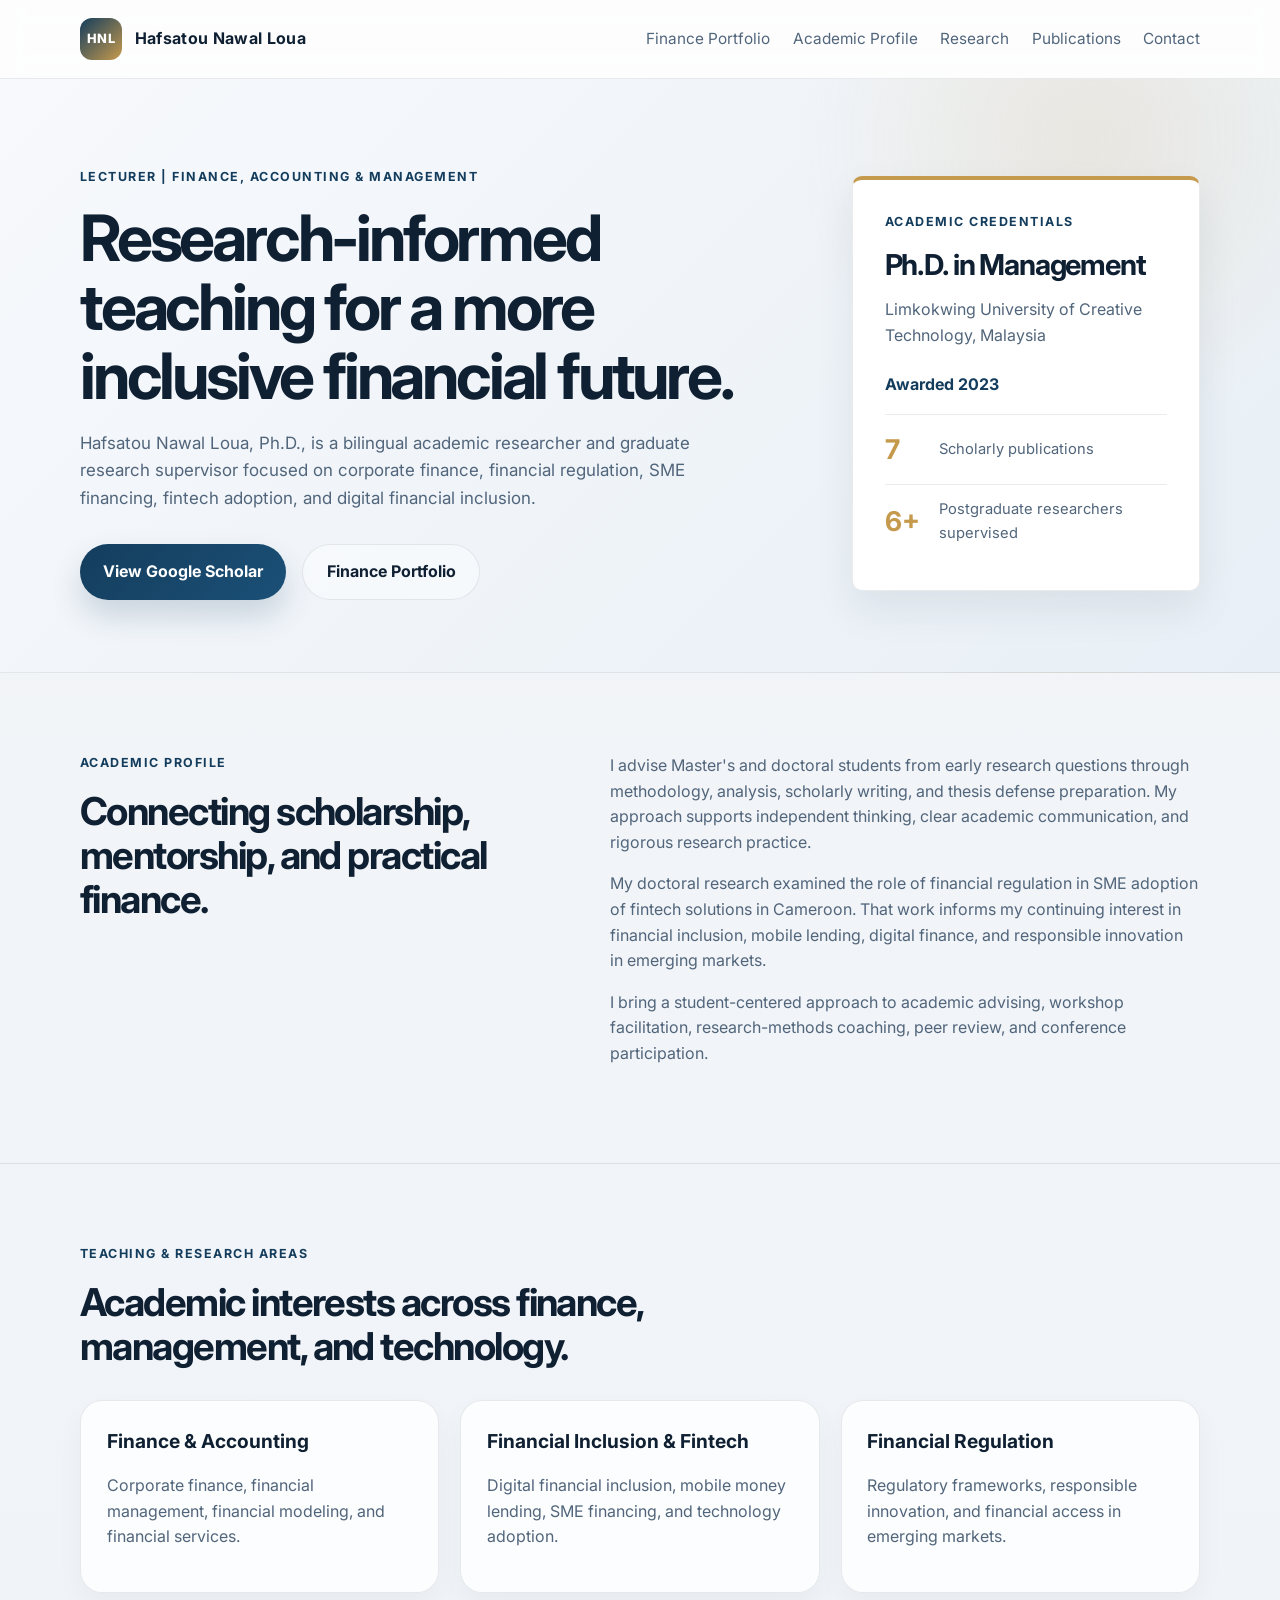
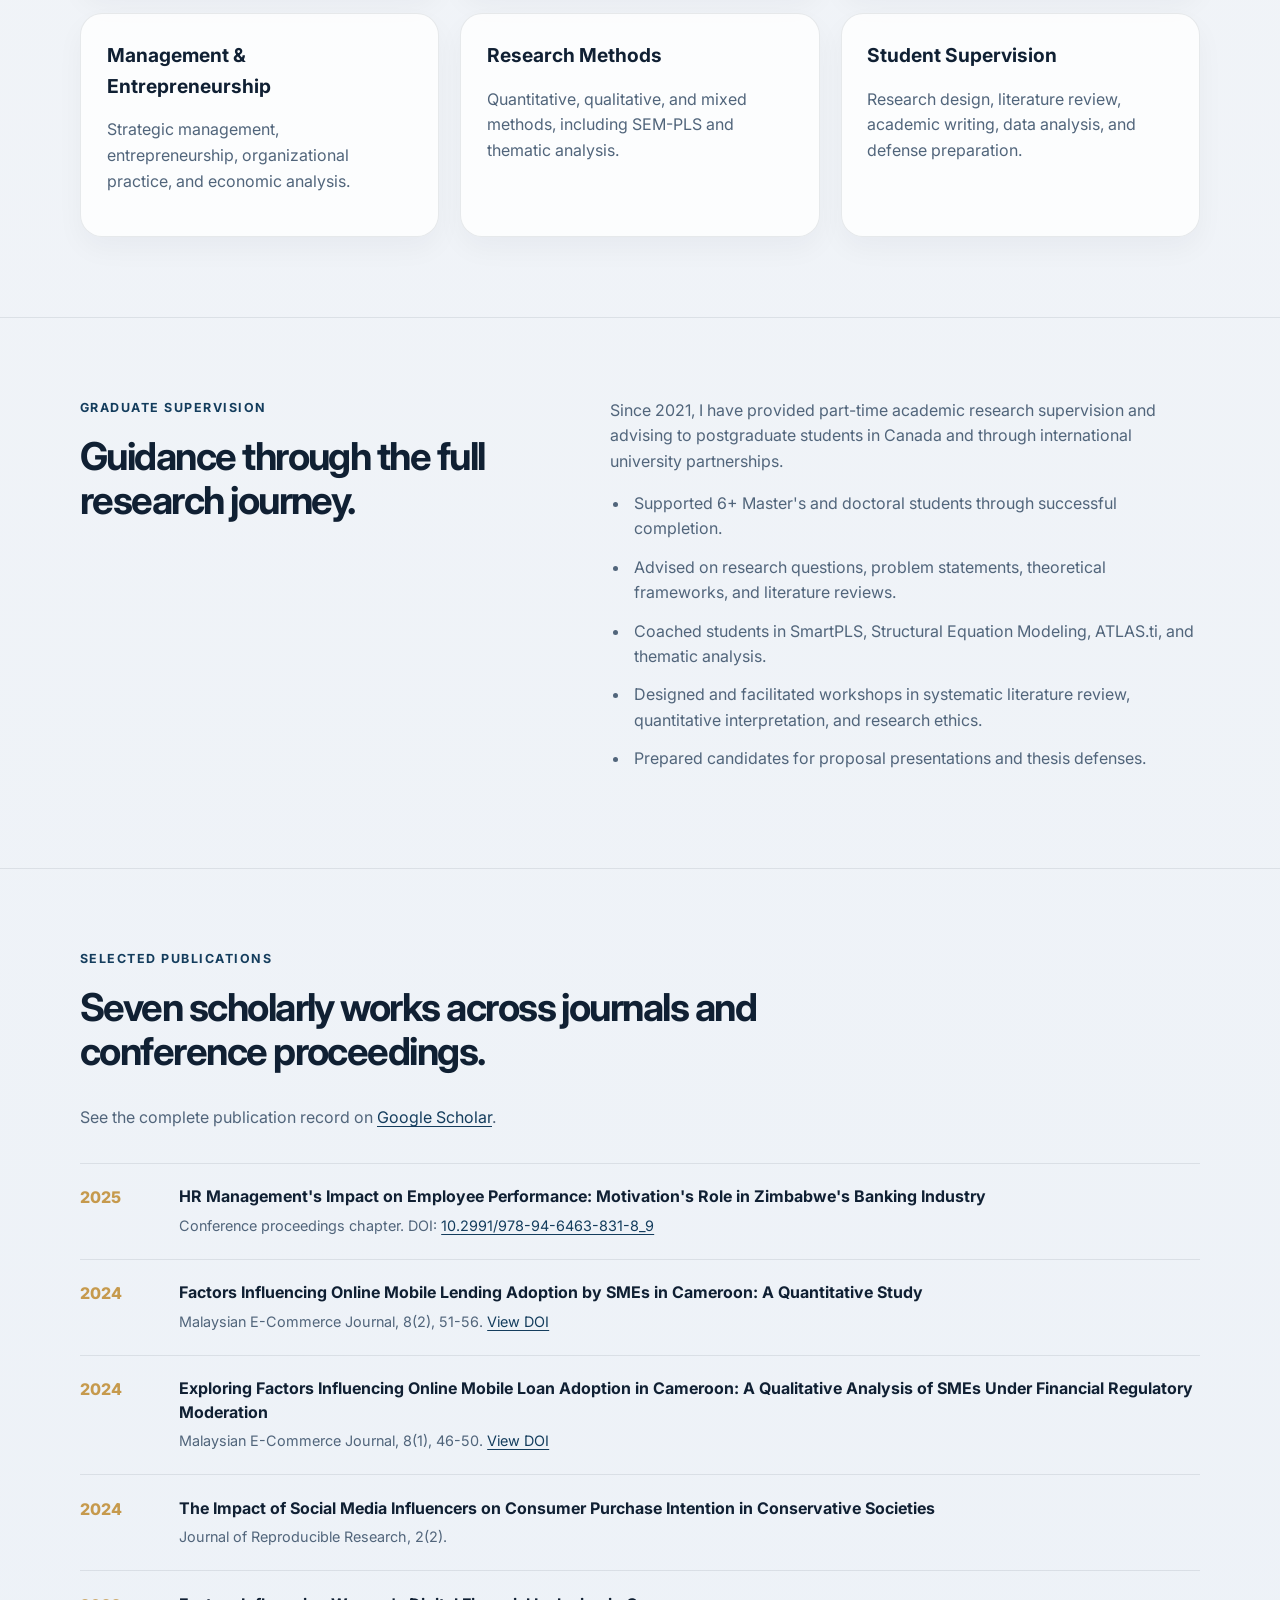
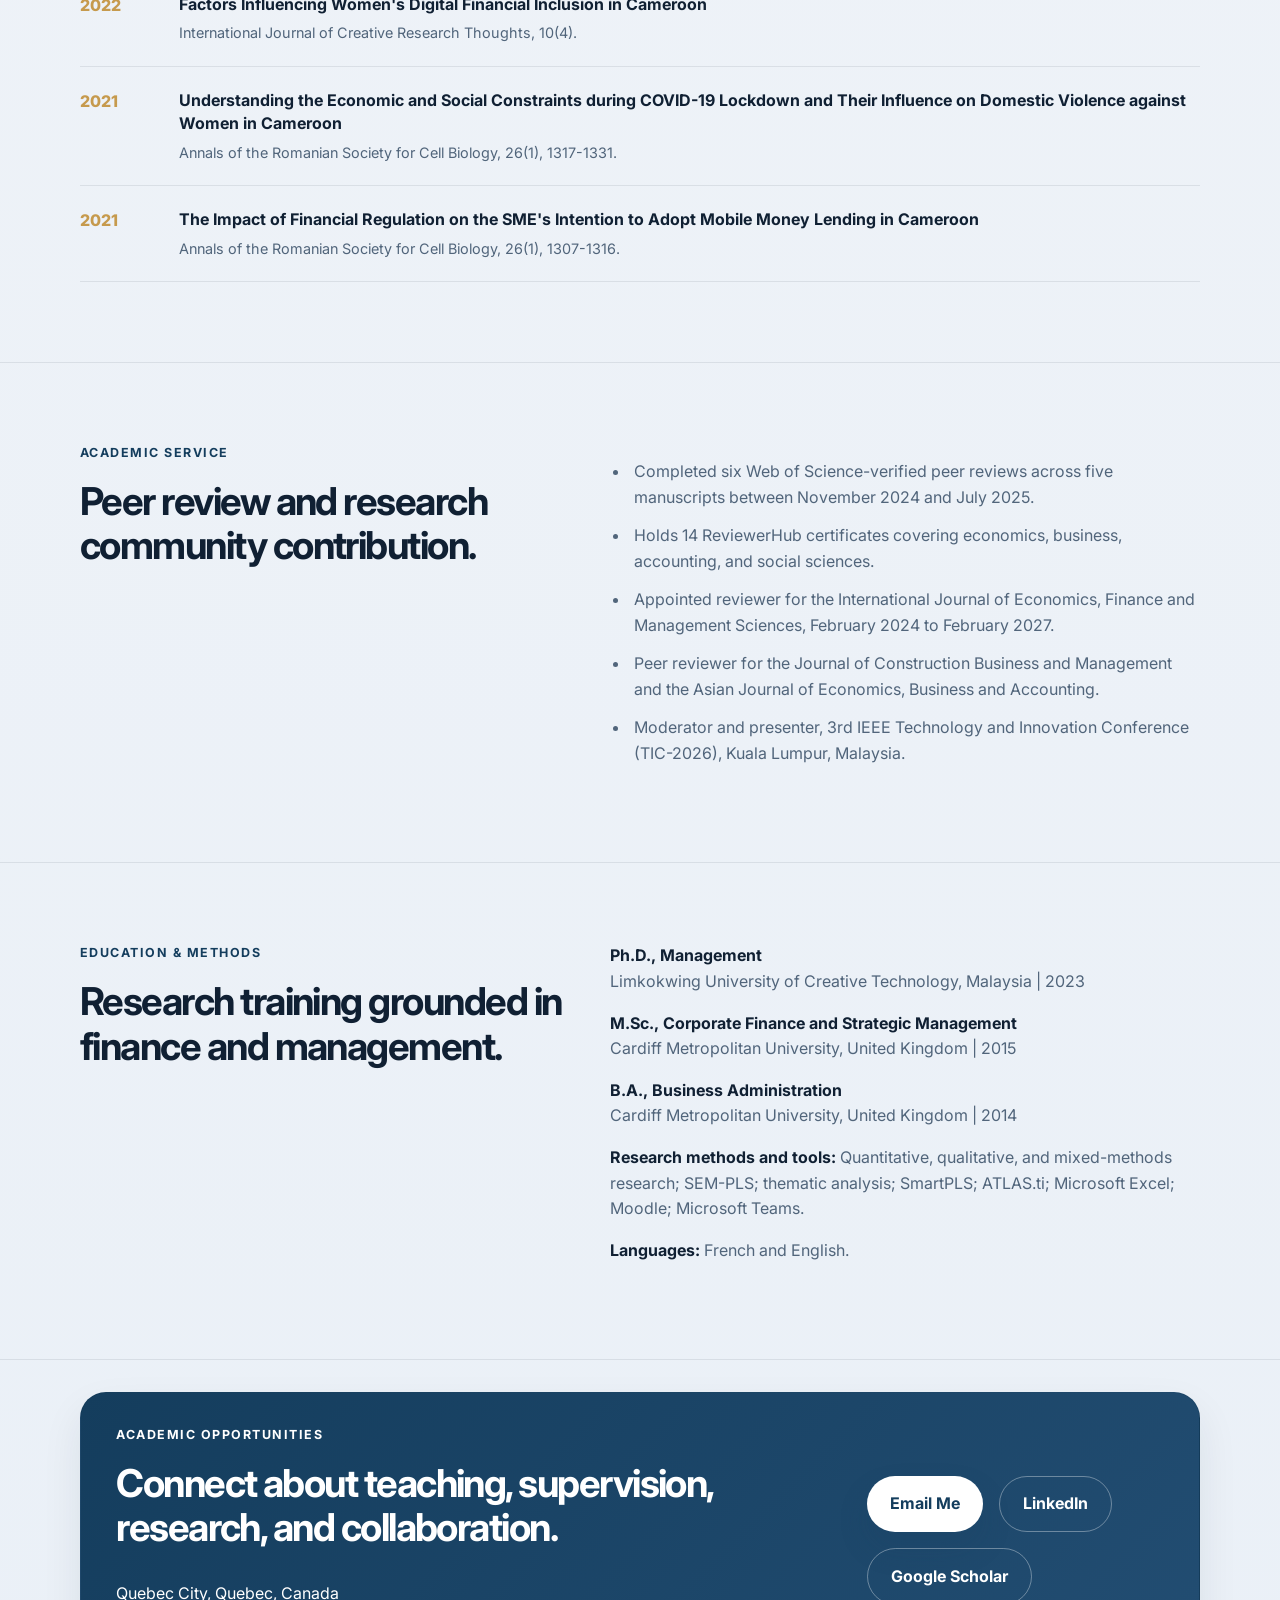
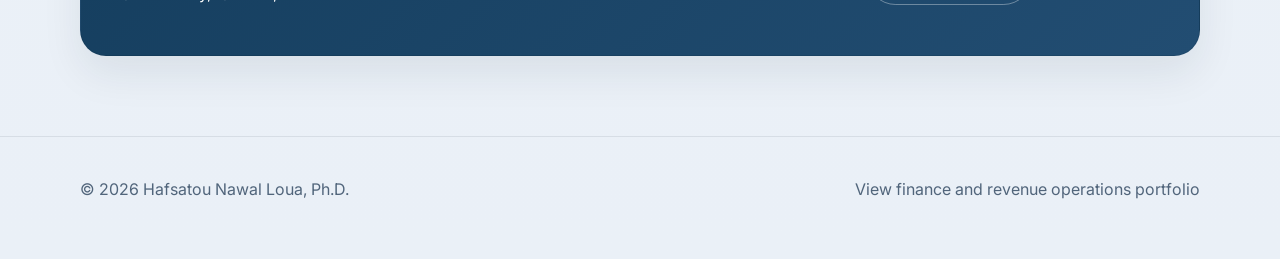
==== academic.html @ a74d46a4 "Add academic portfolio page Co-authored-by: Copilot App <223556219+Copilot@users.noreply.github.com>" ====
<!DOCTYPE html>
<html lang="en">
  <head>
    <meta charset="UTF-8" />
    <meta name="viewport" content="width=device-width, initial-scale=1.0" />
    <meta
      name="description"
      content="Academic profile of Hafsatou Nawal Loua, Ph.D. in Management, lecturer candidate, financial researcher, and graduate research supervisor."
    />
    <title>Academic Profile | Hafsatou Nawal Loua, Ph.D.</title>
    <link rel="preconnect" href="https://fonts.googleapis.com" />
    <link rel="preconnect" href="https://fonts.gstatic.com" crossorigin />
    <link
      href="https://fonts.googleapis.com/css2?family=Inter:wght@400;500;600;700;800&display=swap"
      rel="stylesheet"
    />
    <link rel="stylesheet" href="styles.css" />
  </head>
  <body class="academic-page">
    <header class="site-header">
      <div class="container nav">
        <a class="brand" href="index.html">
          <span class="brand-mark">HNL</span>
          <span>Hafsatou Nawal Loua</span>
        </a>
        <nav class="nav-links" aria-label="Main navigation">
          <a href="index.html">Finance Portfolio</a>
          <a href="#profile">Academic Profile</a>
          <a href="#research">Research</a>
          <a href="#publications">Publications</a>
          <a href="#contact">Contact</a>
        </nav>
      </div>
    </header>

    <main>
      <section class="academic-hero">
        <div class="container academic-hero-content">
          <div>
            <p class="eyebrow">Lecturer | Finance, Accounting & Management</p>
            <h1>Research-informed teaching for a more inclusive financial future.</h1>
            <p class="lead">
              Hafsatou Nawal Loua, Ph.D., is a bilingual academic researcher and graduate
              research supervisor focused on corporate finance, financial regulation,
              SME financing, fintech adoption, and digital financial inclusion.
            </p>
            <div class="hero-actions">
              <a
                class="button primary"
                href="https://scholar.google.com/citations?user=1nNSLhAAAAAJ&amp;hl=en"
                target="_blank"
                rel="noreferrer"
              >View Google Scholar</a>
              <a class="button secondary" href="index.html">Finance Portfolio</a>
            </div>
          </div>
          <aside class="academic-credential">
            <p class="section-tag">Academic Credentials</p>
            <h2>Ph.D. in Management</h2>
            <p>Limkokwing University of Creative Technology, Malaysia</p>
            <span class="credential-year">Awarded 2023</span>
            <div class="academic-stat">
              <strong>7</strong>
              <span>Scholarly publications</span>
            </div>
            <div class="academic-stat">
              <strong>6+</strong>
              <span>Postgraduate researchers supervised</span>
            </div>
          </aside>
        </div>
      </section>

      <section id="profile" class="section">
        <div class="container academic-two-column">
          <div>
            <p class="section-tag">Academic Profile</p>
            <h2>Connecting scholarship, mentorship, and practical finance.</h2>
          </div>
          <div class="academic-copy">
            <p>
              I advise Master's and doctoral students from early research questions
              through methodology, analysis, scholarly writing, and thesis defense
              preparation. My approach supports independent thinking, clear academic
              communication, and rigorous research practice.
            </p>
            <p>
              My doctoral research examined the role of financial regulation in SME
              adoption of fintech solutions in Cameroon. That work informs my continuing
              interest in financial inclusion, mobile lending, digital finance, and
              responsible innovation in emerging markets.
            </p>
            <p>
              I bring a student-centered approach to academic advising, workshop
              facilitation, research-methods coaching, peer review, and conference
              participation.
            </p>
          </div>
        </div>
      </section>

      <section id="research" class="section muted">
        <div class="container">
          <div class="section-heading">
            <p class="section-tag">Teaching & Research Areas</p>
            <h2>Academic interests across finance, management, and technology.</h2>
          </div>
          <div class="academic-grid">
            <article class="feature-card">
              <h3>Finance & Accounting</h3>
              <p>Corporate finance, financial management, financial modeling, and financial services.</p>
            </article>
            <article class="feature-card">
              <h3>Financial Inclusion & Fintech</h3>
              <p>Digital financial inclusion, mobile money lending, SME financing, and technology adoption.</p>
            </article>
            <article class="feature-card">
              <h3>Financial Regulation</h3>
              <p>Regulatory frameworks, responsible innovation, and financial access in emerging markets.</p>
            </article>
            <article class="feature-card">
              <h3>Management & Entrepreneurship</h3>
              <p>Strategic management, entrepreneurship, organizational practice, and economic analysis.</p>
            </article>
            <article class="feature-card">
              <h3>Research Methods</h3>
              <p>Quantitative, qualitative, and mixed methods, including SEM-PLS and thematic analysis.</p>
            </article>
            <article class="feature-card">
              <h3>Student Supervision</h3>
              <p>Research design, literature review, academic writing, data analysis, and defense preparation.</p>
            </article>
          </div>
        </div>
      </section>

      <section class="section">
        <div class="container academic-two-column">
          <div>
            <p class="section-tag">Graduate Supervision</p>
            <h2>Guidance through the full research journey.</h2>
          </div>
          <div class="academic-copy">
            <p>
              Since 2021, I have provided part-time academic research supervision and
              advising to postgraduate students in Canada and through international
              university partnerships.
            </p>
            <ul class="academic-list">
              <li>Supported 6+ Master's and doctoral students through successful completion.</li>
              <li>Advised on research questions, problem statements, theoretical frameworks, and literature reviews.</li>
              <li>Coached students in SmartPLS, Structural Equation Modeling, ATLAS.ti, and thematic analysis.</li>
              <li>Designed and facilitated workshops in systematic literature review, quantitative interpretation, and research ethics.</li>
              <li>Prepared candidates for proposal presentations and thesis defenses.</li>
            </ul>
          </div>
        </div>
      </section>

      <section id="publications" class="section muted">
        <div class="container">
          <div class="section-heading">
            <p class="section-tag">Selected Publications</p>
            <h2>Seven scholarly works across journals and conference proceedings.</h2>
            <p class="academic-copy">
              See the complete publication record on
              <a
                class="text-link"
                href="https://scholar.google.com/citations?user=1nNSLhAAAAAJ&amp;hl=en"
                target="_blank"
                rel="noreferrer"
              >Google Scholar</a>.
            </p>
          </div>
          <div class="publication-list">
            <article class="publication">
              <span class="publication-year">2025</span>
              <div>
                <h3>HR Management's Impact on Employee Performance: Motivation's Role in Zimbabwe's Banking Industry</h3>
                <p>Conference proceedings chapter. DOI: <a href="https://doi.org/10.2991/978-94-6463-831-8_9" target="_blank" rel="noreferrer">10.2991/978-94-6463-831-8_9</a></p>
              </div>
            </article>
            <article class="publication">
              <span class="publication-year">2024</span>
              <div>
                <h3>Factors Influencing Online Mobile Lending Adoption by SMEs in Cameroon: A Quantitative Study</h3>
                <p>Malaysian E-Commerce Journal, 8(2), 51-56. <a href="https://doi.org/10.26480/mecj.02.2024.51.56" target="_blank" rel="noreferrer">View DOI</a></p>
              </div>
            </article>
            <article class="publication">
              <span class="publication-year">2024</span>
              <div>
                <h3>Exploring Factors Influencing Online Mobile Loan Adoption in Cameroon: A Qualitative Analysis of SMEs Under Financial Regulatory Moderation</h3>
                <p>Malaysian E-Commerce Journal, 8(1), 46-50. <a href="https://doi.org/10.26480/mecj.01.2024.46.50" target="_blank" rel="noreferrer">View DOI</a></p>
              </div>
            </article>
            <article class="publication">
              <span class="publication-year">2024</span>
              <div>
                <h3>The Impact of Social Media Influencers on Consumer Purchase Intention in Conservative Societies</h3>
                <p>Journal of Reproducible Research, 2(2).</p>
              </div>
            </article>
            <article class="publication">
              <span class="publication-year">2022</span>
              <div>
                <h3>Factors Influencing Women's Digital Financial Inclusion in Cameroon</h3>
                <p>International Journal of Creative Research Thoughts, 10(4).</p>
              </div>
            </article>
            <article class="publication">
              <span class="publication-year">2021</span>
              <div>
                <h3>Understanding the Economic and Social Constraints during COVID-19 Lockdown and Their Influence on Domestic Violence against Women in Cameroon</h3>
                <p>Annals of the Romanian Society for Cell Biology, 26(1), 1317-1331.</p>
              </div>
            </article>
            <article class="publication">
              <span class="publication-year">2021</span>
              <div>
                <h3>The Impact of Financial Regulation on the SME's Intention to Adopt Mobile Money Lending in Cameroon</h3>
                <p>Annals of the Romanian Society for Cell Biology, 26(1), 1307-1316.</p>
              </div>
            </article>
          </div>
        </div>
      </section>

      <section class="section">
        <div class="container academic-two-column">
          <div>
            <p class="section-tag">Academic Service</p>
            <h2>Peer review and research community contribution.</h2>
          </div>
          <div class="academic-copy">
            <ul class="academic-list">
              <li>Completed six Web of Science-verified peer reviews across five manuscripts between November 2024 and July 2025.</li>
              <li>Holds 14 ReviewerHub certificates covering economics, business, accounting, and social sciences.</li>
              <li>Appointed reviewer for the International Journal of Economics, Finance and Management Sciences, February 2024 to February 2027.</li>
              <li>Peer reviewer for the Journal of Construction Business and Management and the Asian Journal of Economics, Business and Accounting.</li>
              <li>Moderator and presenter, 3rd IEEE Technology and Innovation Conference (TIC-2026), Kuala Lumpur, Malaysia.</li>
            </ul>
          </div>
        </div>
      </section>

      <section class="section muted">
        <div class="container academic-two-column">
          <div>
            <p class="section-tag">Education & Methods</p>
            <h2>Research training grounded in finance and management.</h2>
          </div>
          <div class="academic-copy">
            <p><strong>Ph.D., Management</strong><br />Limkokwing University of Creative Technology, Malaysia | 2023</p>
            <p><strong>M.Sc., Corporate Finance and Strategic Management</strong><br />Cardiff Metropolitan University, United Kingdom | 2015</p>
            <p><strong>B.A., Business Administration</strong><br />Cardiff Metropolitan University, United Kingdom | 2014</p>
            <p><strong>Research methods and tools:</strong> Quantitative, qualitative, and mixed-methods research; SEM-PLS; thematic analysis; SmartPLS; ATLAS.ti; Microsoft Excel; Moodle; Microsoft Teams.</p>
            <p><strong>Languages:</strong> French and English.</p>
          </div>
        </div>
      </section>

      <section id="contact" class="section cta-section">
        <div class="container cta-box academic-cta">
          <div>
            <p class="section-tag">Academic Opportunities</p>
            <h2>Connect about teaching, supervision, research, and collaboration.</h2>
            <p>Quebec City, Quebec, Canada</p>
          </div>
          <div class="cta-actions">
            <a class="button primary" href="mailto:nawal_loua@yahoo.com">Email Me</a>
            <a class="button secondary" href="https://www.linkedin.com/in/hafsatou-loua" target="_blank" rel="noreferrer">LinkedIn</a>
            <a class="button secondary" href="https://scholar.google.com/citations?user=1nNSLhAAAAAJ&amp;hl=en" target="_blank" rel="noreferrer">Google Scholar</a>
          </div>
        </div>
      </section>
    </main>

    <footer class="site-footer">
      <div class="container footer-content">
        <p>© 2026 Hafsatou Nawal Loua, Ph.D.</p>
        <p><a href="index.html">View finance and revenue operations portfolio</a></p>
      </div>
    </footer>
  </body>
</html>
---- styles.css ----
:root {
  --bg: #f3f5f8;
  --bg-alt: #eaf0f7;
  --panel: #ffffff;
  --panel-strong: #f8fafc;
  --text: #102033;
  --muted: #51657b;
  --line: rgba(16, 32, 51, 0.09);
  --primary: #143d5d;
  --primary-soft: #dfeaf6;
  --accent: #c69a4d;
  --shadow: 0 18px 40px rgba(16, 32, 51, 0.08);
}

* {
  box-sizing: border-box;
}

html {
  scroll-behavior: smooth;
}

body {
  margin: 0;
  font-family: "Inter", sans-serif;
  background: linear-gradient(180deg, var(--bg) 0%, var(--bg-alt) 100%);
  color: var(--text);
  line-height: 1.6;
}

a {
  color: inherit;
  text-decoration: none;
}

img {
  max-width: 100%;
  display: block;
}

.container {
  width: min(1120px, calc(100% - 2rem));
  margin: 0 auto;
}

.site-header {
  position: sticky;
  top: 0;
  z-index: 10;
  backdrop-filter: blur(12px);
  background: rgba(255, 255, 255, 0.82);
  border-bottom: 1px solid var(--line);
}

.nav {
  display: flex;
  justify-content: space-between;
  align-items: center;
  min-height: 78px;
  gap: 1rem;
}

.brand {
  display: inline-flex;
  align-items: center;
  gap: 0.8rem;
  font-weight: 700;
  letter-spacing: 0.02em;
}

.brand-mark {
  display: inline-grid;
  place-items: center;
  width: 42px;
  height: 42px;
  border-radius: 12px;
  background: linear-gradient(135deg, var(--primary), var(--accent));
  color: #ffffff;
  font-size: 0.8rem;
  font-weight: 800;
}

.nav-links {
  display: flex;
  align-items: center;
  gap: 1.4rem;
  color: var(--muted);
  font-size: 0.96rem;
}

.nav-links a {
  transition: color 0.2s ease;
}

.nav-links a:hover,
.nav-links a:focus-visible {
  color: var(--text);
}

.hero {
  padding: 6rem 0 4rem;
}

.hero-content {
  display: grid;
  grid-template-columns: 1.2fr 0.8fr;
  gap: 2.5rem;
  align-items: center;
}

.eyebrow,
.section-tag {
  margin: 0 0 1rem;
  color: var(--primary);
  letter-spacing: 0.12em;
  font-size: 0.78rem;
  font-weight: 700;
  text-transform: uppercase;
}

.hero h1 {
  margin: 0;
  font-size: clamp(2.5rem, 5vw, 4.5rem);
  line-height: 1.06;
  letter-spacing: -0.05em;
}

.lead {
  max-width: 62ch;
  margin-top: 1.25rem;
  color: var(--muted);
  font-size: 1.06rem;
}

.hero-actions,
.cta-actions {
  display: flex;
  flex-wrap: wrap;
  gap: 1rem;
  margin-top: 2rem;
}

.button {
  display: inline-flex;
  align-items: center;
  justify-content: center;
  min-height: 48px;
  padding: 0.9rem 1.45rem;
  border-radius: 999px;
  font-weight: 700;
  transition: transform 0.2s ease, box-shadow 0.2s ease;
}

.button:hover,
.button:focus-visible {
  transform: translateY(-1px);
}

.button.primary {
  background: linear-gradient(135deg, var(--primary), #1b5077);
  color: #ffffff;
  box-shadow: 0 16px 30px rgba(20, 61, 93, 0.18);
}

.button.secondary {
  border: 1px solid var(--line);
  background: rgba(255, 255, 255, 0.42);
  color: var(--text);
}

.stats {
  list-style: none;
  padding: 0;
  margin: 2rem 0 0;
  display: grid;
  grid-template-columns: repeat(3, minmax(140px, 1fr));
  gap: 1rem;
}

.stats li {
  padding: 1rem 1.1rem;
  background: rgba(255, 255, 255, 0.45);
  border: 1px solid var(--line);
  border-radius: 18px;
}

.stats strong {
  display: block;
  font-size: 1.5rem;
  margin-bottom: 0.3rem;
  color: var(--accent);
}

.stats span {
  color: var(--muted);
  font-size: 0.9rem;
}

.hero-card {
  position: relative;
}

.card-glow {
  position: absolute;
  inset: 10% 12% auto auto;
  width: 220px;
  height: 220px;
  background: radial-gradient(circle, rgba(20, 61, 93, 0.18), transparent 60%);
  filter: blur(18px);
}

.profile-box {
  position: relative;
  padding: 2rem;
  border: 1px solid var(--line);
  border-radius: 28px;
  background: linear-gradient(180deg, #ffffff 0%, var(--panel-strong) 100%);
  box-shadow: var(--shadow);
}

.profile-badge {
  display: inline-block;
  padding: 0.5rem 0.8rem;
  border-radius: 999px;
  background: var(--primary-soft);
  border: 1px solid rgba(20, 61, 93, 0.12);
  color: var(--primary);
  font-size: 0.77rem;
  font-weight: 700;
}

.profile-box h2 {
  margin: 1rem 0 0.8rem;
  font-size: clamp(1.6rem, 2.5vw, 2.3rem);
  line-height: 1.2;
}

.profile-box p {
  margin: 0;
  color: var(--muted);
}

.tech-list {
  display: flex;
  flex-wrap: wrap;
  gap: 0.7rem;
  margin-top: 1.5rem;
}

.tech-list span {
  padding: 0.5rem 0.8rem;
  border-radius: 999px;
  border: 1px solid var(--line);
  background: rgba(20, 61, 93, 0.03);
  color: var(--text);
  font-size: 0.78rem;
  font-weight: 600;
}

.section {
  padding: 5rem 0;
}

.muted {
  background: rgba(255, 255, 255, 0.02);
  border-top: 1px solid var(--line);
  border-bottom: 1px solid var(--line);
}

.two-column {
  display: grid;
  grid-template-columns: 0.9fr 1.1fr;
  gap: 2rem;
  align-items: start;
}

h2 {
  margin-top: 0;
  font-size: clamp(2rem, 3vw, 3rem);
  line-height: 1.15;
  letter-spacing: -0.04em;
}

.two-column p {
  color: var(--muted);
  font-size: 1.04rem;
}

.section-heading {
  max-width: 700px;
  margin-bottom: 2rem;
}

.expertise-grid,
.project-grid {
  display: grid;
  grid-template-columns: repeat(3, minmax(220px, 1fr));
  gap: 1.5rem;
}

.feature-card,
.project-card {
  padding: 1.6rem;
  background: rgba(255, 255, 255, 0.78);
  border: 1px solid var(--line);
  border-radius: 22px;
  box-shadow: 0 12px 28px rgba(16, 32, 51, 0.04);
}

.feature-card h3,
.project-card h3 {
  margin: 0 0 0.7rem;
  font-size: 1.2rem;
}

.feature-card p,
.project-card p,
.project-card li {
  color: var(--muted);
}

.project-card {
  display: flex;
  flex-direction: column;
  gap: 0.8rem;
}

.project-header {
  display: flex;
  align-items: center;
  justify-content: space-between;
  gap: 1rem;
}

.project-tag {
  display: inline-block;
  color: var(--primary);
  background: rgba(121, 208, 201, 0.09);
  border: 1px solid rgba(121, 208, 201, 0.18);
  border-radius: 999px;
  padding: 0.45rem 0.7rem;
  font-size: 0.75rem;
  font-weight: 700;
  text-transform: uppercase;
  letter-spacing: 0.05em;
}

.project-icon {
  font-size: 1.5rem;
}

.project-card ul {
  margin: 0.5rem 0 0;
  padding-left: 1.2rem;
}

.cta-section {
  padding-top: 2rem;
}

.cta-box {
  display: flex;
  justify-content: space-between;
  gap: 1.5rem;
  align-items: center;
  padding: 2rem 2.2rem;
  border: 1px solid var(--line);
  border-radius: 26px;
  background: linear-gradient(135deg, var(--primary) 0%, #224d72 100%);
  color: #ffffff;
  box-shadow: var(--shadow);
}

.site-footer {
  padding: 1.5rem 0 2.5rem;
  border-top: 1px solid var(--line);
  color: var(--muted);
}

.footer-content {
  display: flex;
  justify-content: space-between;
  gap: 1rem;
  flex-wrap: wrap;
}

@media (max-width: 860px) {
  .hero-content,
  .two-column,
  .expertise-grid,
  .project-grid,
  .cta-box {
    grid-template-columns: 1fr;
    display: grid;
  }

  .nav {
    flex-wrap: wrap;
    justify-content: center;
    padding: 0.8rem 0;
  }

  .nav-links {
    justify-content: center;
    flex-wrap: wrap;
  }

  .stats {
    grid-template-columns: 1fr;
  }

  .cta-box {
    padding: 1.25rem;
  }
}

@media (max-width: 520px) {
  .hero {
    padding-top: 4rem;
  }

  .section {
    padding: 4rem 0;
  }

  .button {
    width: 100%;
  }
}

.academic-page .academic-hero {
  padding: 5.5rem 0 4.5rem;
  background:
    radial-gradient(circle at 85% 10%, rgba(198, 154, 77, 0.14), transparent 24%),
    linear-gradient(135deg, #f7f9fc 0%, #e8eff6 100%);
  border-bottom: 1px solid var(--line);
}

.academic-hero-content {
  display: grid;
  grid-template-columns: 1.35fr 0.65fr;
  gap: 3rem;
  align-items: center;
}

.academic-hero h1 {
  max-width: 760px;
  margin: 0;
  color: var(--text);
  font-size: clamp(2.6rem, 5vw, 4.4rem);
  line-height: 1.08;
  letter-spacing: -0.05em;
}

.academic-credential {
  padding: 2rem;
  border: 1px solid var(--line);
  border-top: 4px solid var(--accent);
  border-radius: 10px;
  background: #ffffff;
  box-shadow: var(--shadow);
}

.academic-credential h2 {
  margin-bottom: 0.7rem;
  font-size: 1.8rem;
}

.academic-credential > p:not(.section-tag) {
  color: var(--muted);
}

.credential-year {
  display: inline-block;
  margin: 0.5rem 0 1rem;
  color: var(--primary);
  font-weight: 700;
}

.academic-stat {
  display: flex;
  align-items: center;
  gap: 0.9rem;
  padding: 0.8rem 0;
  border-top: 1px solid var(--line);
}

.academic-stat strong {
  min-width: 2.5rem;
  color: var(--accent);
  font-size: 1.7rem;
}

.academic-stat span {
  color: var(--muted);
  font-size: 0.92rem;
}

.academic-two-column {
  display: grid;
  grid-template-columns: 0.9fr 1.1fr;
  gap: 3rem;
  align-items: start;
}

.academic-copy {
  color: var(--muted);
  font-size: 1rem;
}

.academic-copy p:first-child {
  margin-top: 0;
}

.academic-copy strong {
  color: var(--text);
}

.academic-grid {
  display: grid;
  grid-template-columns: repeat(3, minmax(220px, 1fr));
  gap: 1.3rem;
}

.academic-list {
  padding-left: 1.25rem;
}

.academic-list li {
  margin-bottom: 0.8rem;
  padding-left: 0.25rem;
}

.publication-list {
  border-top: 1px solid var(--line);
}

.publication {
  display: grid;
  grid-template-columns: 5rem 1fr;
  gap: 1.2rem;
  padding: 1.35rem 0;
  border-bottom: 1px solid var(--line);
}

.publication-year {
  color: var(--accent);
  font-weight: 800;
}

.publication h3 {
  margin: 0 0 0.35rem;
  color: var(--text);
  font-size: 1rem;
  line-height: 1.45;
}

.publication p {
  margin: 0;
  color: var(--muted);
  font-size: 0.9rem;
}

.publication a,
.text-link {
  color: var(--primary);
  text-decoration: underline;
  text-underline-offset: 0.18em;
}

.academic-cta {
  background: linear-gradient(135deg, #143d5d 0%, #224d72 100%);
}

.academic-cta .section-tag,
.academic-cta h2,
.academic-cta p:not(.section-tag) {
  color: #ffffff;
}

.academic-cta .button.primary {
  background: #ffffff;
  color: var(--primary);
}

.academic-cta .button.secondary {
  border-color: rgba(255, 255, 255, 0.35);
  background: transparent;
  color: #ffffff;
}

@media (max-width: 860px) {
  .academic-hero-content,
  .academic-two-column,
  .academic-grid {
    grid-template-columns: 1fr;
  }

  .academic-hero-content {
    gap: 2rem;
  }
}

@media (max-width: 520px) {
  .publication {
    grid-template-columns: 1fr;
    gap: 0.3rem;
  }
}
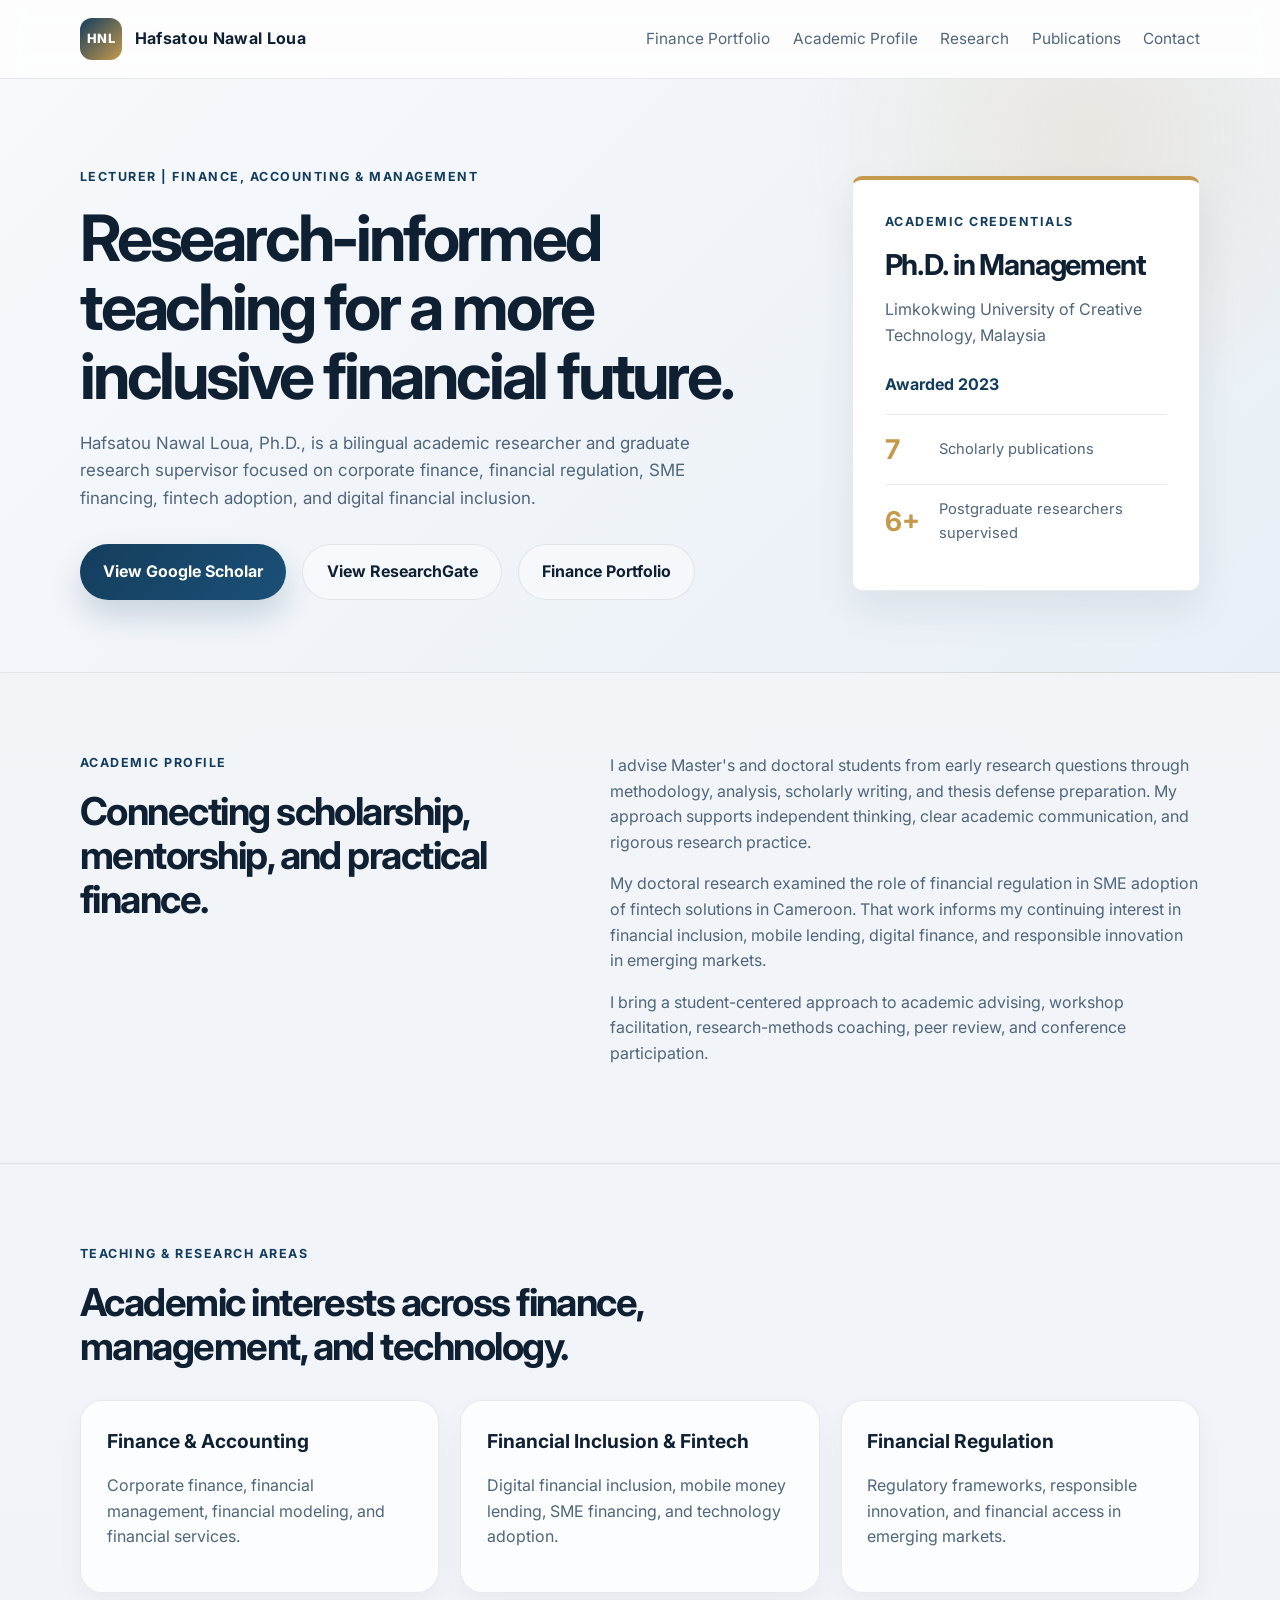
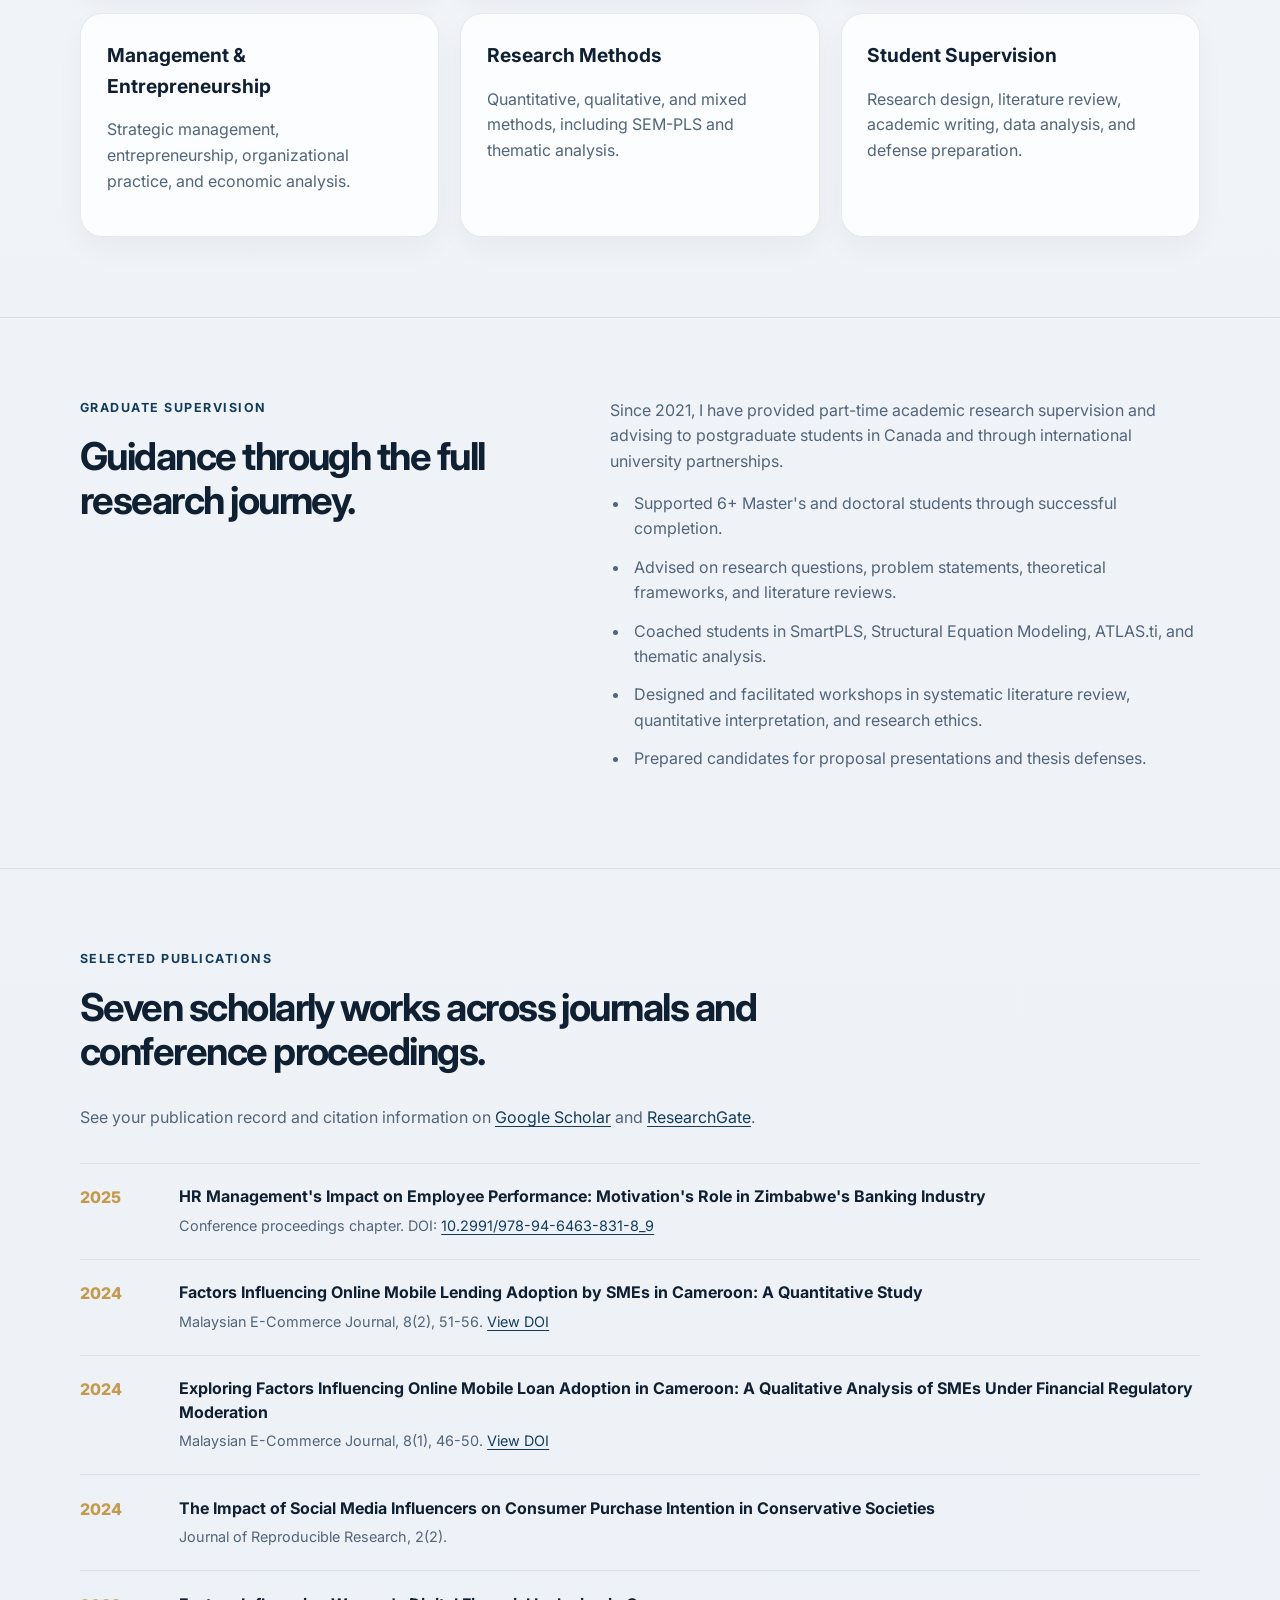
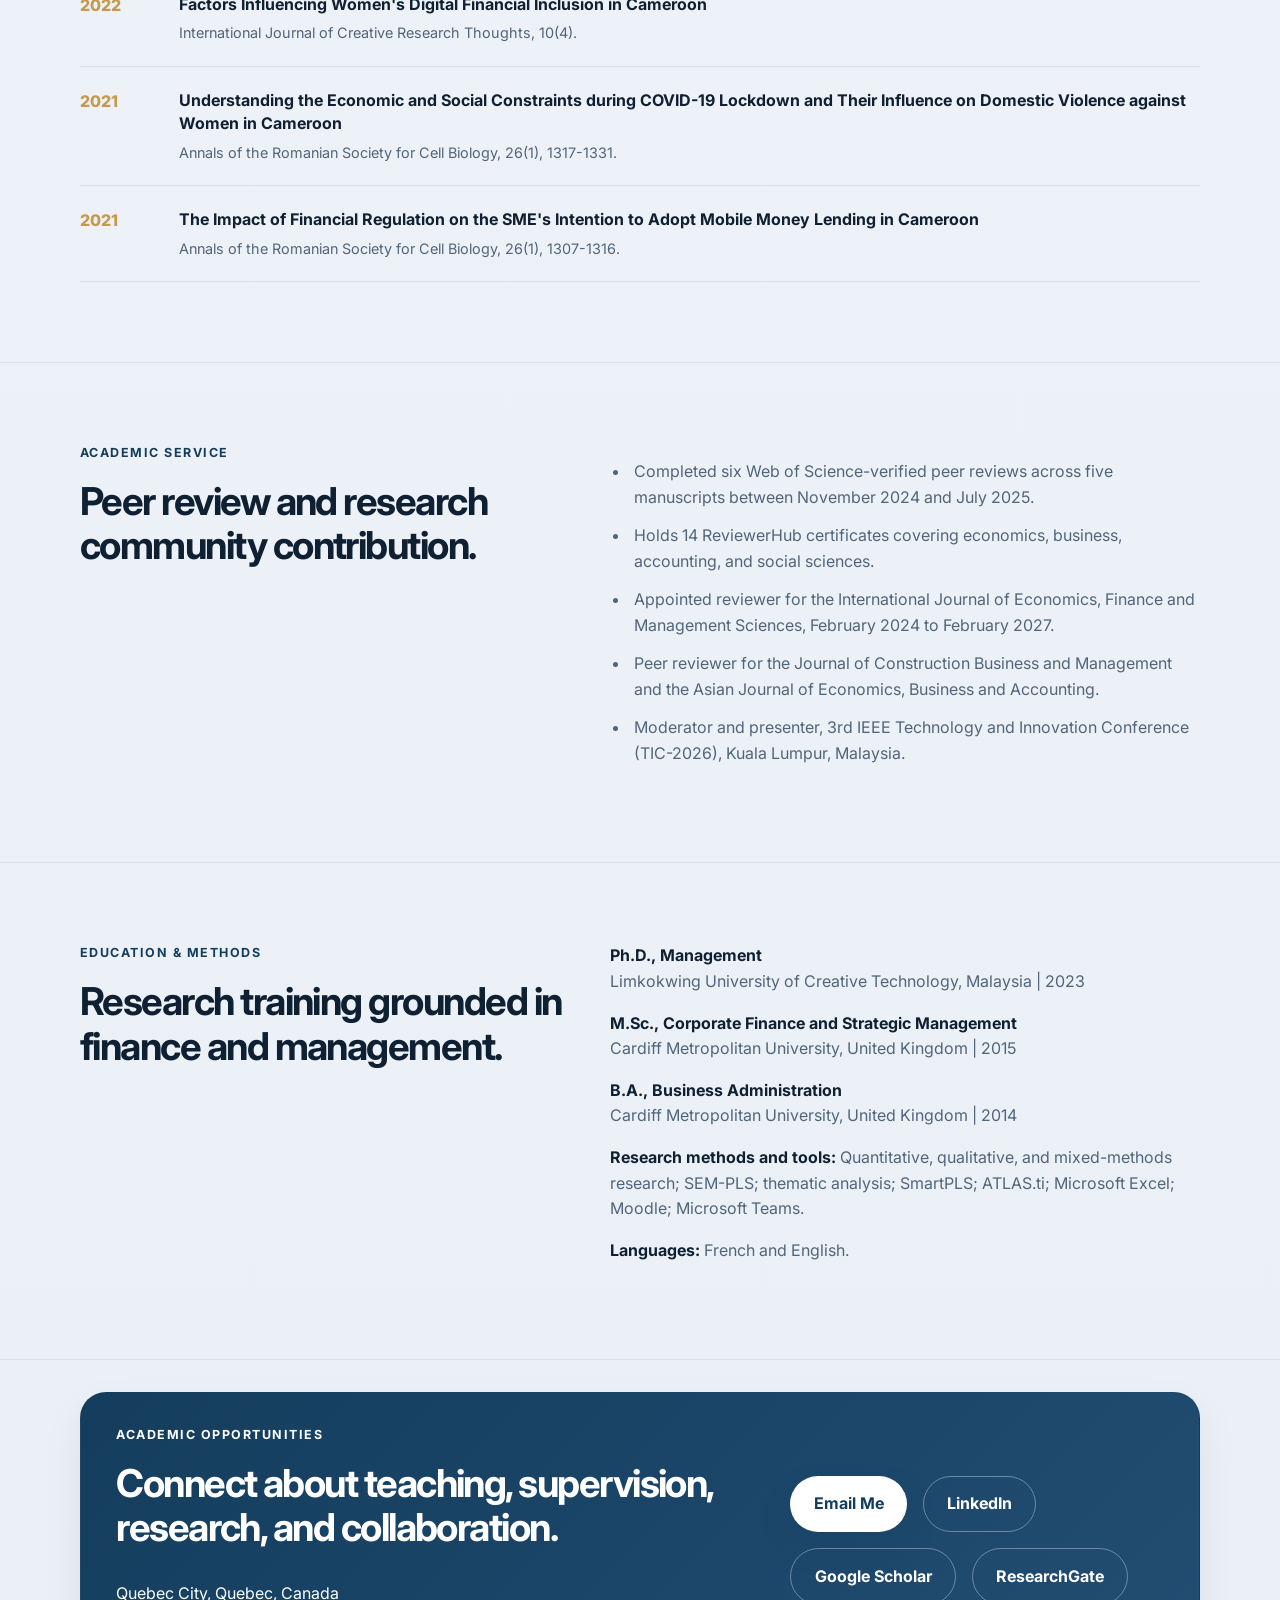
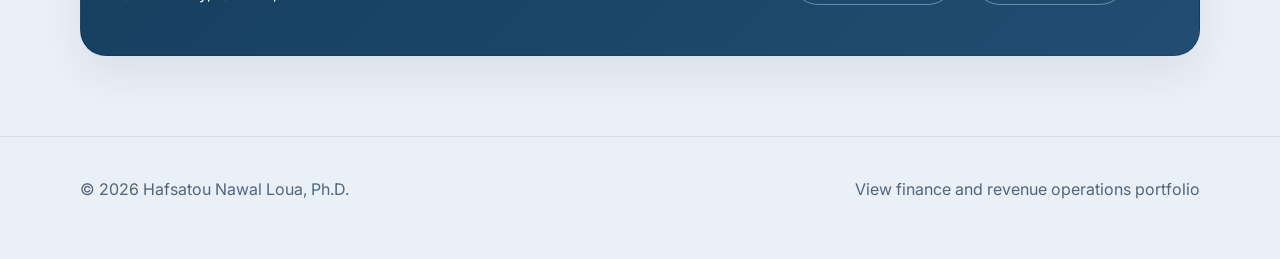
==== commit 8cd9d103: "Add ResearchGate profile links Co-authored-by: Copilot App <223556219+Copilot@users.noreply.github.c" ====
--- a/academic.html
+++ b/academic.html
@@ -51,6 +51,12 @@
                 target="_blank"
                 rel="noreferrer"
               >View Google Scholar</a>
+              <a
+                class="button secondary"
+                href="https://www.researchgate.net/profile/Nawal-Loua-2?ev=hdr_xprf"
+                target="_blank"
+                rel="noreferrer"
+              >View ResearchGate</a>
               <a class="button secondary" href="index.html">Finance Portfolio</a>
             </div>
           </div>
@@ -163,13 +169,20 @@
             <p class="section-tag">Selected Publications</p>
             <h2>Seven scholarly works across journals and conference proceedings.</h2>
             <p class="academic-copy">
-              See the complete publication record on
+              See your publication record and citation information on
               <a
                 class="text-link"
                 href="https://scholar.google.com/citations?user=1nNSLhAAAAAJ&amp;hl=en"
                 target="_blank"
                 rel="noreferrer"
-              >Google Scholar</a>.
+              >Google Scholar</a>
+              and
+              <a
+                class="text-link"
+                href="https://www.researchgate.net/profile/Nawal-Loua-2?ev=hdr_xprf"
+                target="_blank"
+                rel="noreferrer"
+              >ResearchGate</a>.
             </p>
           </div>
           <div class="publication-list">
@@ -271,6 +284,7 @@
             <a class="button primary" href="mailto:nawal_loua@yahoo.com">Email Me</a>
             <a class="button secondary" href="https://www.linkedin.com/in/hafsatou-loua" target="_blank" rel="noreferrer">LinkedIn</a>
             <a class="button secondary" href="https://scholar.google.com/citations?user=1nNSLhAAAAAJ&amp;hl=en" target="_blank" rel="noreferrer">Google Scholar</a>
+            <a class="button secondary" href="https://www.researchgate.net/profile/Nawal-Loua-2?ev=hdr_xprf" target="_blank" rel="noreferrer">ResearchGate</a>
           </div>
         </div>
       </section>
